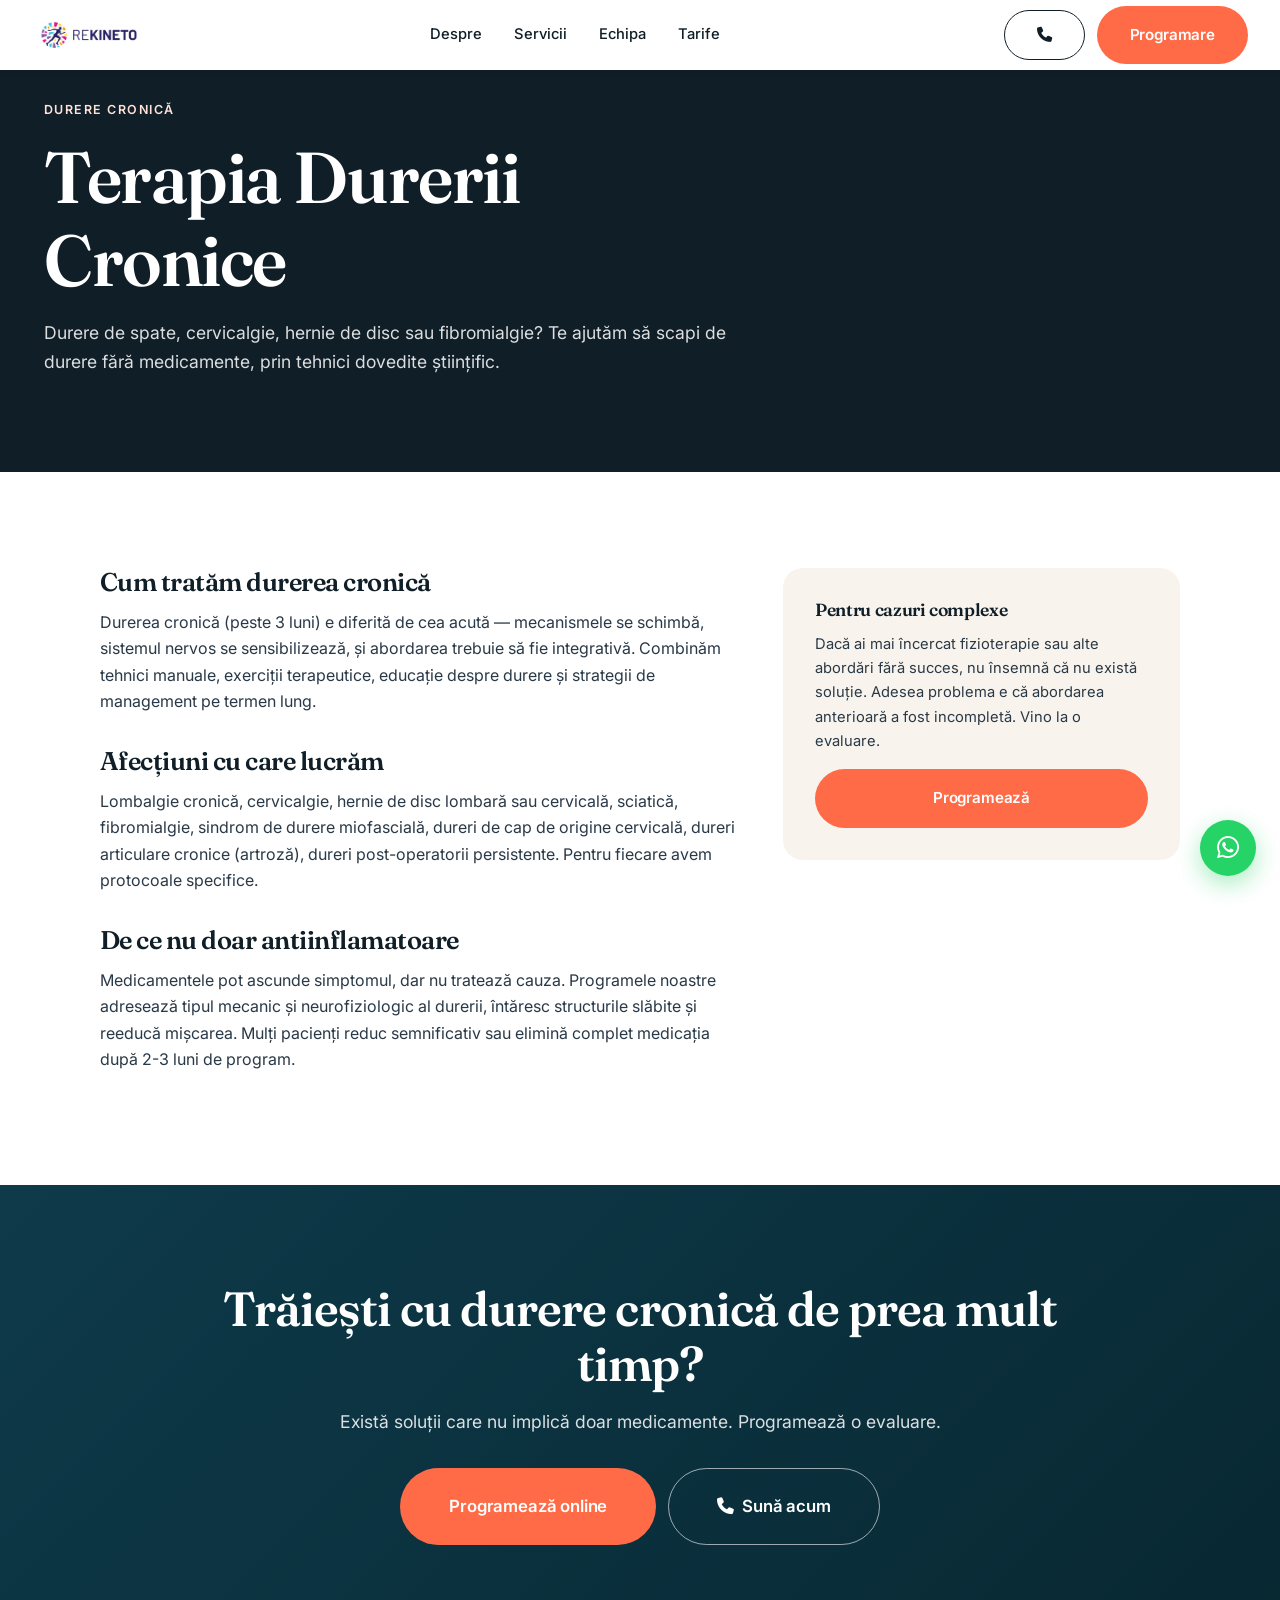
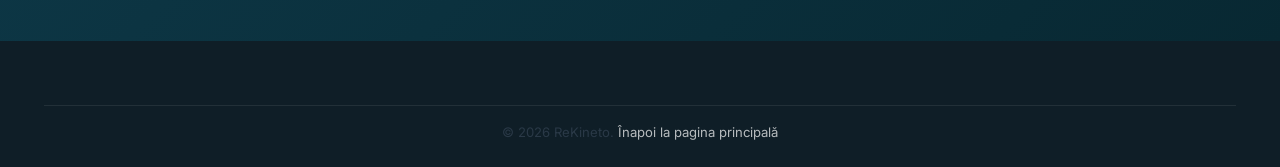
==== kinetoterapie-durere-cronica.html @ 04f1cf8e "Publish rekineto" ====
<!DOCTYPE html>
<html lang="ro">
<head>
  <meta charset="UTF-8">
  <meta name="viewport" content="width=device-width, initial-scale=1.0">
  <title>Terapia Durerii Cronice | ReKineto</title>
  <meta name="description" content="Programe pentru durere cronică de spate, cervicalgie, hernie de disc, fibromialgie — abordare integrativă pentru ameliorare durabilă.">
  <meta property="og:title" content="Terapia Durerii Cronice | ReKineto">
  <meta property="og:description" content="Programe pentru durere cronică de spate, cervicalgie, hernie de disc, fibromialgie — abordare integrativă pentru ameliorare durabilă.">
  <meta property="og:url" content="https://rekineto.vercel.app/kinetoterapie-durere-cronica.html">
  <meta property="og:image" content="https://rekineto.vercel.app/img/brand-preview.png">
  <link rel="preconnect" href="https://fonts.googleapis.com">
  <link rel="preconnect" href="https://fonts.gstatic.com" crossorigin>
  <link href="https://fonts.googleapis.com/css2?family=Fraunces:opsz,wght@9..144,400;9..144,500;9..144,600;9..144,700&family=Inter:wght@400;500;600;700&display=swap" rel="stylesheet">
  <link rel="stylesheet" href="https://cdnjs.cloudflare.com/ajax/libs/font-awesome/6.4.0/css/all.min.css">
  <link rel="stylesheet" href="style.css?v=3.0.0">
  <link rel="icon" href="img/brand-logo.png">
</head>
<body class="subpage-body">
  <header class="site-header is-subpage scrolled">
    <a href="index.html" class="logo">
      <img src="img/brand-logo.png" alt="Logo ReKineto">
    </a>
    <nav class="site-nav">
      <a href="index.html#despre">Despre</a>
      <a href="index.html#servicii">Servicii</a>
      <a href="index.html#echipa">Echipa</a>
      <a href="tarife.html">Tarife</a>
    </nav>
    <div class="nav-cta">
      <a href="tel:0727717353" class="btn btn-ghost"><i class="fa-solid fa-phone"></i></a>
      <a href="index.html#programare" class="btn btn-primary">Programare</a>
    </div>
    <button class="menu-toggle" id="menu-toggle" aria-label="Deschide meniul">
      <i class="fa-solid fa-bars"></i>
    </button>
  </header>

  <section class="subpage subpage-hero">
    <div class="subpage-hero-bg">
      <img src="https://images.unsplash.com/photo-1530026405186-ed1f139313f8?auto=format&fit=crop&w=1600&q=80" alt="Terapia Durerii Cronice">
    </div>
    <div class="container">
      <div class="subpage-hero-content reveal">
        <span class="eyebrow">Durere Cronică</span>
        <h1>Terapia Durerii Cronice</h1>
        <p>Durere de spate, cervicalgie, hernie de disc sau fibromialgie? Te ajutăm să scapi de durere fără medicamente, prin tehnici dovedite științific.</p>
      </div>
    </div>
  </section>

  <section class="subpage-content">
    <div class="container">
      <div class="subpage-layout">
        <article class="subpage-article reveal">
          <h2>Cum tratăm durerea cronică</h2>
          <p>Durerea cronică (peste 3 luni) e diferită de cea acută — mecanismele se schimbă, sistemul nervos se sensibilizează, și abordarea trebuie să fie integrativă. Combinăm tehnici manuale, exerciții terapeutice, educație despre durere și strategii de management pe termen lung.</p>
          <h2>Afecțiuni cu care lucrăm</h2>
          <p>Lombalgie cronică, cervicalgie, hernie de disc lombară sau cervicală, sciatică, fibromialgie, sindrom de durere miofascială, dureri de cap de origine cervicală, dureri articulare cronice (artroză), dureri post-operatorii persistente. Pentru fiecare avem protocoale specifice.</p>
          <h2>De ce nu doar antiinflamatoare</h2>
          <p>Medicamentele pot ascunde simptomul, dar nu tratează cauza. Programele noastre adresează tipul mecanic și neurofiziologic al durerii, întăresc structurile slăbite și reeducă mișcarea. Mulți pacienți reduc semnificativ sau elimină complet medicația după 2-3 luni de program.</p>
        </article>
        <aside class="subpage-aside reveal delay-1">
          <h3>Pentru cazuri complexe</h3>
          <p>Dacă ai mai încercat fizioterapie sau alte abordări fără succes, nu însemnă că nu există soluție. Adesea problema e că abordarea anterioară a fost incompletă. Vino la o evaluare.</p>
          <a href="index.html#programare" class="btn btn-primary btn-block" style="margin-top: 16px;">Programează</a>
        </aside>
      </div>
    </div>
  </section>

  <section class="final-cta">
    <div class="container container-narrow">
      <div class="reveal">
        <h2>Trăiești cu durere cronică de prea mult timp?</h2>
        <p>Există soluții care nu implică doar medicamente. Programează o evaluare.</p>
        <div class="final-cta-actions">
          <a href="index.html#programare" class="btn btn-primary btn-lg">Programează online</a>
          <a href="tel:0727717353" class="btn btn-ghost-light btn-lg"><i class="fa-solid fa-phone"></i> Sună acum</a>
        </div>
      </div>
    </div>
  </section>

  <footer class="footer">
    <div class="container">
      <div class="footer-bottom">
        <p>© 2026 ReKineto. <a href="index.html" style="color: rgba(255,255,255,0.7);">Înapoi la pagina principală</a></p>
      </div>
    </div>
  </footer>

  <a href="https://wa.me/0727717353" target="_blank" rel="noopener" class="wa-fab" aria-label="Contactează-ne pe WhatsApp">
    <i class="fa-brands fa-whatsapp"></i>
  </a>

  <script src="script.js?v=3.0.0"></script>
</body>
</html>
---- style.css ----
/* =========================================================
   KINETO TEMPLATE — Modern Medical Recovery Design System
   Inspired by Twin Boro, SPEAR, PHYXIT
   ========================================================= */

/* CSS RESET */
*, *::before, *::after { box-sizing: border-box; margin: 0; padding: 0; }
html { scroll-behavior: smooth; -webkit-text-size-adjust: 100%; }
body { line-height: 1.6; -webkit-font-smoothing: antialiased; }
img, picture, svg, video { display: block; max-width: 100%; height: auto; }
button, input, textarea, select { font: inherit; color: inherit; }
button { cursor: pointer; background: none; border: none; }
a { color: inherit; text-decoration: none; }
ul, ol { list-style: none; }

/* =========================================================
   DESIGN TOKENS
   ========================================================= */
:root {
  /* Colors — modern medical recovery */
  --ink: #0F1E27;
  --ink-soft: #2A3947;
  --muted: #6B7A86;
  --line: #E5E0D7;

  --primary: #0E3A4A;
  --primary-dark: #082832;
  --primary-soft: #D5E7EC;

  --accent: #FF6B47;
  --accent-dark: #E2522B;
  --accent-soft: #FFE1D8;

  --cream: #F8F4ED;
  --cream-soft: #FBF8F2;
  --paper: #FFFFFF;

  --success: #2C8E5F;
  --warning: #D9A441;

  /* Typography */
  --font-display: 'Fraunces', Georgia, serif;
  --font-body: 'Inter', system-ui, -apple-system, sans-serif;

  /* Spacing scale */
  --space-1: 4px;
  --space-2: 8px;
  --space-3: 12px;
  --space-4: 16px;
  --space-5: 24px;
  --space-6: 32px;
  --space-7: 48px;
  --space-8: 64px;
  --space-9: 96px;
  --space-10: 128px;

  /* Radii */
  --r-sm: 6px;
  --r-md: 12px;
  --r-lg: 20px;
  --r-xl: 28px;
  --r-pill: 999px;

  /* Shadows */
  --sh-sm: 0 2px 8px rgba(15, 30, 39, 0.04);
  --sh-md: 0 8px 24px rgba(15, 30, 39, 0.06);
  --sh-lg: 0 20px 50px rgba(15, 30, 39, 0.08);
  --sh-xl: 0 30px 80px rgba(15, 30, 39, 0.12);

  /* Transitions */
  --t-fast: 150ms ease;
  --t-base: 250ms ease;
  --t-slow: 400ms ease;
  --t-spring: 500ms cubic-bezier(0.16, 1, 0.3, 1);

  /* Layout */
  --container: 1240px;
  --container-narrow: 980px;
  --header-h: 80px;
}

body {
  font-family: var(--font-body);
  color: var(--ink);
  background: var(--cream);
  font-size: 16px;
  font-weight: 400;
}

.container {
  width: 100%;
  max-width: var(--container);
  margin: 0 auto;
  padding: 0 var(--space-5);
}
.container-narrow {
  max-width: var(--container-narrow);
}

/* =========================================================
   TYPOGRAPHY
   ========================================================= */
h1, h2, h3, h4, h5 {
  font-family: var(--font-display);
  color: var(--ink);
  font-weight: 600;
  line-height: 1.15;
  letter-spacing: -0.02em;
}
h1 { font-size: clamp(2.5rem, 6vw, 4.5rem); }
h2 { font-size: clamp(2rem, 4vw, 3rem); }
h3 { font-size: clamp(1.35rem, 2.5vw, 1.7rem); }
h4 { font-size: 1.15rem; }

p { color: var(--ink-soft); line-height: 1.65; }

.eyebrow {
  display: inline-block;
  font-family: var(--font-body);
  font-size: 0.78rem;
  font-weight: 600;
  letter-spacing: 0.12em;
  text-transform: uppercase;
  color: var(--accent);
  margin-bottom: var(--space-4);
}

.lead {
  font-size: 1.15rem;
  color: var(--ink-soft);
  max-width: 640px;
}

/* Section header reusable */
.section-header {
  text-align: center;
  max-width: 720px;
  margin: 0 auto var(--space-8);
}
.section-header.left {
  text-align: left;
  margin-left: 0;
}
.section-header h2 { margin-bottom: var(--space-4); }
.section-header p { font-size: 1.05rem; color: var(--muted); }

/* =========================================================
   BUTTONS
   ========================================================= */
.btn {
  display: inline-flex;
  align-items: center;
  justify-content: center;
  gap: var(--space-2);
  font-family: var(--font-body);
  font-weight: 600;
  font-size: 0.95rem;
  padding: var(--space-4) var(--space-6);
  border-radius: var(--r-pill);
  transition: all var(--t-base);
  letter-spacing: -0.01em;
  white-space: nowrap;
  cursor: pointer;
  border: 1.5px solid transparent;
}
.btn-primary {
  background: var(--accent);
  color: var(--paper);
}
.btn-primary:hover {
  background: var(--accent-dark);
  transform: translateY(-1px);
  box-shadow: var(--sh-md);
}
.btn-secondary {
  background: var(--primary);
  color: var(--paper);
}
.btn-secondary:hover {
  background: var(--primary-dark);
  transform: translateY(-1px);
}
.btn-ghost {
  background: transparent;
  color: var(--ink);
  border-color: var(--ink);
}
.btn-ghost:hover {
  background: var(--ink);
  color: var(--paper);
}
.btn-ghost-light {
  background: transparent;
  color: var(--paper);
  border-color: rgba(255, 255, 255, 0.6);
}
.btn-ghost-light:hover {
  background: var(--paper);
  color: var(--primary);
  border-color: var(--paper);
}
.btn-block { width: 100%; }
.btn-lg {
  padding: var(--space-5) var(--space-7);
  font-size: 1.05rem;
}

/* =========================================================
   HEADER / NAVIGATION
   ========================================================= */
.site-header {
  position: fixed;
  top: 0;
  left: 0;
  right: 0;
  z-index: 100;
  height: var(--header-h);
  padding: 0 var(--space-6);
  display: flex;
  align-items: center;
  justify-content: space-between;
  background: transparent;
  transition: background var(--t-base), box-shadow var(--t-base), height var(--t-base);
}
.site-header.scrolled,
.site-header.is-subpage {
  background: var(--paper);
  box-shadow: var(--sh-sm);
  height: 70px;
}
.site-header .logo {
  display: flex;
  align-items: center;
  gap: var(--space-3);
  font-family: var(--font-display);
  font-size: 1.15rem;
  font-weight: 600;
  color: var(--ink);
}
.site-header .logo img {
  height: 38px;
  width: auto;
  max-width: 140px;
  object-fit: contain;
}
.site-header.scrolled .logo,
.site-header.is-subpage .logo {
  color: var(--ink);
}
.site-header:not(.scrolled):not(.is-subpage) .logo {
  color: var(--paper);
}
.site-header:not(.scrolled):not(.is-subpage) .logo img {
  filter: brightness(0) invert(1);
}

.site-nav {
  display: flex;
  align-items: center;
  gap: var(--space-6);
}
.site-nav a {
  font-size: 0.92rem;
  font-weight: 500;
  color: var(--ink);
  transition: color var(--t-fast);
  position: relative;
}
.site-nav a:hover { color: var(--accent); }
.site-header:not(.scrolled):not(.is-subpage) .site-nav a {
  color: var(--paper);
}
.site-header:not(.scrolled):not(.is-subpage) .site-nav a:hover {
  color: var(--accent-soft);
}

.nav-cta {
  display: flex;
  align-items: center;
  gap: var(--space-3);
}

.menu-toggle {
  display: none;
  font-size: 1.5rem;
  color: var(--ink);
}
.site-header:not(.scrolled):not(.is-subpage) .menu-toggle {
  color: var(--paper);
}

@media (max-width: 1024px) {
  .menu-toggle { display: block; }
  .site-nav {
    position: fixed;
    inset: 0 0 0 30%;
    background: var(--paper);
    flex-direction: column;
    justify-content: center;
    padding: var(--space-8);
    transform: translateX(100%);
    transition: transform var(--t-spring);
    box-shadow: var(--sh-xl);
  }
  body.menu-open .site-nav { transform: translateX(0); }
  body.menu-open .site-nav a { color: var(--ink); font-size: 1.2rem; }
  .nav-cta .btn-ghost { display: none; }
}

/* =========================================================
   HERO
   ========================================================= */
.hero {
  position: relative;
  min-height: 100vh;
  display: flex;
  align-items: center;
  padding: var(--header-h) 0 var(--space-9);
  overflow: hidden;
  background: var(--ink);
}
.hero-bg {
  position: absolute;
  inset: 0;
  z-index: 0;
}
.hero-bg img {
  width: 100%;
  height: 100%;
  object-fit: cover;
  filter: brightness(0.65);
}
.hero-bg::after {
  content: "";
  position: absolute;
  inset: 0;
  background: linear-gradient(180deg, rgba(15, 30, 39, 0.35) 0%, rgba(15, 30, 39, 0.7) 100%);
}
.hero-content {
  position: relative;
  z-index: 2;
  max-width: 800px;
}
.hero-eyebrow {
  display: inline-flex;
  align-items: center;
  gap: var(--space-2);
  padding: var(--space-2) var(--space-4);
  background: rgba(255, 255, 255, 0.1);
  backdrop-filter: blur(10px);
  border: 1px solid rgba(255, 255, 255, 0.2);
  border-radius: var(--r-pill);
  font-size: 0.82rem;
  color: var(--paper);
  margin-bottom: var(--space-5);
}
.hero-eyebrow::before {
  content: "";
  width: 6px;
  height: 6px;
  background: var(--accent);
  border-radius: 50%;
}
.hero h1 {
  color: var(--paper);
  margin-bottom: var(--space-5);
  line-height: 1.05;
}
.hero h1 em {
  font-style: italic;
  color: var(--accent);
  font-weight: 400;
}
.hero-desc {
  color: rgba(255, 255, 255, 0.85);
  font-size: 1.15rem;
  max-width: 580px;
  margin-bottom: var(--space-6);
}
.hero-cta {
  display: flex;
  gap: var(--space-4);
  flex-wrap: wrap;
  margin-bottom: var(--space-8);
}

/* Trust strip below CTA */
.trust-strip {
  display: flex;
  gap: var(--space-7);
  flex-wrap: wrap;
  align-items: center;
  padding-top: var(--space-6);
  border-top: 1px solid rgba(255, 255, 255, 0.15);
}
.trust-item {
  display: flex;
  align-items: center;
  gap: var(--space-3);
  color: var(--paper);
}
.trust-num {
  font-family: var(--font-display);
  font-size: 1.8rem;
  font-weight: 600;
  color: var(--paper);
  line-height: 1;
}
.trust-label {
  font-size: 0.85rem;
  color: rgba(255, 255, 255, 0.7);
  line-height: 1.2;
}
.trust-stars {
  color: #FFC857;
  letter-spacing: 0.1em;
  font-size: 1rem;
}

/* =========================================================
   PROCESS (4 steps how it works)
   ========================================================= */
.process {
  padding: var(--space-9) 0;
  background: var(--paper);
}
.process-grid {
  display: grid;
  grid-template-columns: repeat(4, 1fr);
  gap: var(--space-5);
  position: relative;
  counter-reset: step;
}
.process-grid::before {
  content: "";
  position: absolute;
  top: 50px;
  left: 12.5%;
  right: 12.5%;
  height: 2px;
  background: linear-gradient(90deg, var(--primary-soft) 0%, var(--accent-soft) 100%);
  z-index: 0;
}
.process-card {
  position: relative;
  z-index: 1;
  background: var(--paper);
  padding: var(--space-5);
  text-align: center;
}
.process-icon {
  width: 100px;
  height: 100px;
  margin: 0 auto var(--space-4);
  background: var(--cream);
  border: 2px solid var(--accent);
  border-radius: 50%;
  display: flex;
  align-items: center;
  justify-content: center;
  font-size: 2rem;
  color: var(--primary);
  position: relative;
  transition: all var(--t-base);
}
.process-icon::after {
  counter-increment: step;
  content: counter(step);
  position: absolute;
  top: -8px;
  right: -8px;
  width: 32px;
  height: 32px;
  background: var(--accent);
  color: var(--paper);
  border-radius: 50%;
  display: flex;
  align-items: center;
  justify-content: center;
  font-family: var(--font-body);
  font-weight: 700;
  font-size: 0.95rem;
  border: 3px solid var(--paper);
}
.process-card:hover .process-icon {
  transform: scale(1.05);
  background: var(--accent-soft);
}
.process-card h3 {
  font-size: 1.2rem;
  margin-bottom: var(--space-2);
}
.process-card p {
  font-size: 0.92rem;
  color: var(--muted);
}

@media (max-width: 768px) {
  .process-grid { grid-template-columns: repeat(2, 1fr); }
  .process-grid::before { display: none; }
}

/* =========================================================
   WHAT WE TREAT (body regions)
   ========================================================= */
.treat {
  padding: var(--space-9) 0;
  background: var(--cream);
}
.treat-layout {
  display: grid;
  grid-template-columns: 1fr 1.4fr;
  gap: var(--space-8);
  align-items: center;
}
.treat-figure {
  position: relative;
  background: var(--paper);
  border-radius: var(--r-xl);
  overflow: hidden;
  aspect-ratio: 1;
  box-shadow: var(--sh-lg);
}
.treat-figure img {
  width: 100%;
  height: 100%;
  object-fit: cover;
}
.treat-cards {
  display: grid;
  grid-template-columns: repeat(2, 1fr);
  gap: var(--space-4);
}
.treat-card {
  background: var(--paper);
  border: 1px solid var(--line);
  border-radius: var(--r-lg);
  padding: var(--space-5);
  transition: all var(--t-base);
  cursor: pointer;
}
.treat-card:hover {
  border-color: var(--accent);
  transform: translateY(-2px);
  box-shadow: var(--sh-md);
}
.treat-card-icon {
  width: 44px;
  height: 44px;
  background: var(--primary-soft);
  border-radius: var(--r-md);
  display: flex;
  align-items: center;
  justify-content: center;
  font-size: 1.2rem;
  color: var(--primary);
  margin-bottom: var(--space-3);
}
.treat-card h4 {
  margin-bottom: var(--space-2);
  font-family: var(--font-display);
}
.treat-card p {
  font-size: 0.88rem;
  color: var(--muted);
  margin: 0;
}

@media (max-width: 900px) {
  .treat-layout { grid-template-columns: 1fr; }
  .treat-figure { display: none; }
}

/* =========================================================
   SERVICES (specialized programs)
   ========================================================= */
.services {
  padding: var(--space-9) 0;
  background: var(--paper);
}
.svc-grid {
  display: grid;
  grid-template-columns: repeat(3, 1fr);
  gap: var(--space-5);
}
.svc-card {
  position: relative;
  background: var(--paper);
  border: 1px solid var(--line);
  border-radius: var(--r-lg);
  padding: var(--space-6);
  transition: all var(--t-spring);
  display: flex;
  flex-direction: column;
  gap: var(--space-3);
  overflow: hidden;
}
.svc-card::after {
  content: "";
  position: absolute;
  inset: 0;
  background: linear-gradient(135deg, var(--primary) 0%, var(--primary-dark) 100%);
  opacity: 0;
  transition: opacity var(--t-base);
  z-index: 0;
}
.svc-card > * { position: relative; z-index: 1; }
.svc-card:hover {
  transform: translateY(-4px);
  box-shadow: var(--sh-lg);
  border-color: var(--primary);
}
.svc-card:hover::after { opacity: 1; }
.svc-card:hover h3,
.svc-card:hover p,
.svc-card:hover .svc-num,
.svc-card:hover .svc-link { color: var(--paper); }
.svc-card:hover .svc-icon {
  background: var(--accent);
  color: var(--paper);
}
.svc-card:hover .svc-link { color: var(--accent-soft); }
.svc-num {
  font-family: var(--font-display);
  font-size: 0.9rem;
  color: var(--accent);
  letter-spacing: 0.1em;
  font-weight: 600;
  transition: color var(--t-base);
}
.svc-icon {
  width: 56px;
  height: 56px;
  background: var(--primary-soft);
  border-radius: var(--r-md);
  display: flex;
  align-items: center;
  justify-content: center;
  font-size: 1.4rem;
  color: var(--primary);
  margin-bottom: var(--space-2);
  transition: all var(--t-base);
}
.svc-card h3 {
  font-size: 1.35rem;
  transition: color var(--t-base);
}
.svc-card p {
  font-size: 0.92rem;
  color: var(--muted);
  flex-grow: 1;
  transition: color var(--t-base);
}
.svc-link {
  font-size: 0.9rem;
  font-weight: 600;
  color: var(--accent);
  display: inline-flex;
  align-items: center;
  gap: var(--space-2);
  transition: all var(--t-base);
}
.svc-card:hover .svc-link { gap: var(--space-3); }

@media (max-width: 900px) {
  .svc-grid { grid-template-columns: repeat(2, 1fr); }
}
@media (max-width: 600px) {
  .svc-grid { grid-template-columns: 1fr; }
}

/* =========================================================
   BOOKING SECTION
   ========================================================= */
.booking {
  padding: var(--space-9) 0;
  background: linear-gradient(180deg, var(--cream) 0%, var(--paper) 100%);
}
.booking-card {
  max-width: 1080px;
  margin: 0 auto;
  background: var(--paper);
  border-radius: var(--r-xl);
  padding: var(--space-7);
  box-shadow: var(--sh-lg);
  border: 1px solid var(--line);
}
.booking-steps {
  display: grid;
  gap: var(--space-7);
}
.bk-step {
  display: grid;
  grid-template-columns: 60px 1fr;
  gap: var(--space-5);
  align-items: start;
}
.bk-step-num {
  width: 48px;
  height: 48px;
  background: var(--primary);
  color: var(--paper);
  border-radius: 50%;
  display: flex;
  align-items: center;
  justify-content: center;
  font-family: var(--font-display);
  font-weight: 600;
  font-size: 1.2rem;
  flex-shrink: 0;
}
.bk-step-content { padding-top: var(--space-2); }
.bk-step-label {
  font-family: var(--font-display);
  font-size: 1.4rem;
  margin-bottom: var(--space-4);
  color: var(--ink);
}

.service-pills {
  display: flex;
  flex-wrap: wrap;
  gap: var(--space-2);
}
.service-pill {
  padding: var(--space-3) var(--space-5);
  background: var(--cream);
  border: 1.5px solid var(--line);
  border-radius: var(--r-pill);
  font-size: 0.92rem;
  color: var(--ink-soft);
  font-weight: 500;
  transition: all var(--t-fast);
}
.service-pill:hover {
  border-color: var(--accent);
  color: var(--accent-dark);
}
.service-pill.active {
  background: var(--primary);
  border-color: var(--primary);
  color: var(--paper);
}

.booking-grid {
  display: grid;
  grid-template-columns: 1.1fr 1fr;
  gap: var(--space-5);
}
@media (max-width: 768px) {
  .booking-grid { grid-template-columns: 1fr; }
  .booking-card { padding: var(--space-5); }
  .bk-step { grid-template-columns: 1fr; gap: var(--space-3); }
  .bk-step-num { margin-bottom: var(--space-2); }
}

.calendar {
  background: var(--cream-soft);
  border: 1px solid var(--line);
  border-radius: var(--r-lg);
  padding: var(--space-5);
}
.cal-header {
  display: flex;
  justify-content: space-between;
  align-items: center;
  margin-bottom: var(--space-4);
}
.cal-month {
  font-family: var(--font-display);
  font-weight: 600;
  font-size: 1.1rem;
}
.cal-nav {
  width: 36px;
  height: 36px;
  border-radius: 50%;
  background: var(--paper);
  border: 1px solid var(--line);
  color: var(--ink);
  font-size: 1.2rem;
  transition: all var(--t-fast);
}
.cal-nav:hover {
  background: var(--accent);
  color: var(--paper);
  border-color: var(--accent);
}
.cal-weekdays, .cal-grid {
  display: grid;
  grid-template-columns: repeat(7, 1fr);
  gap: 4px;
}
.cal-weekdays {
  margin-bottom: var(--space-2);
}
.cal-weekdays span {
  text-align: center;
  font-size: 0.7rem;
  font-weight: 700;
  color: var(--muted);
  text-transform: uppercase;
  letter-spacing: 0.1em;
}
.cal-cell {
  aspect-ratio: 1;
  background: var(--paper);
  border: 1px solid transparent;
  border-radius: var(--r-sm);
  font-size: 0.88rem;
  color: var(--ink);
  transition: all var(--t-fast);
  display: flex;
  align-items: center;
  justify-content: center;
}
.cal-cell:hover:not(.disabled) {
  background: var(--accent-soft);
}
.cal-cell.disabled {
  color: var(--line);
  background: transparent;
  cursor: not-allowed;
}
.cal-cell.empty {
  background: transparent;
  cursor: default;
}
.cal-cell.selected {
  background: var(--primary);
  color: var(--paper);
  font-weight: 600;
}

.slots-panel {
  background: var(--cream-soft);
  border: 1px solid var(--line);
  border-radius: var(--r-lg);
  padding: var(--space-5);
  display: flex;
  flex-direction: column;
}
.slots-title {
  display: flex;
  align-items: center;
  gap: var(--space-2);
  font-family: var(--font-display);
  font-weight: 600;
  font-size: 1rem;
  margin-bottom: var(--space-4);
  color: var(--ink);
}
.slots-grid {
  display: grid;
  grid-template-columns: repeat(3, 1fr);
  gap: var(--space-2);
}
.slot-btn {
  background: var(--paper);
  border: 1.5px solid var(--line);
  border-radius: var(--r-sm);
  padding: var(--space-3);
  font-size: 0.9rem;
  font-weight: 500;
  color: var(--ink);
  transition: all var(--t-fast);
}
.slot-btn:hover:not(.occupied):not(:disabled) {
  border-color: var(--accent);
  background: var(--accent-soft);
}
.slot-btn.occupied,
.slot-btn:disabled {
  background: var(--cream);
  color: var(--line);
  cursor: not-allowed;
  text-decoration: line-through;
}
.slot-btn.selected {
  background: var(--primary);
  border-color: var(--primary);
  color: var(--paper);
  font-weight: 600;
}
.slots-empty {
  grid-column: 1 / -1;
  text-align: center;
  font-size: 0.88rem;
  color: var(--muted);
  padding: var(--space-7) var(--space-3);
}

.booking-summary {
  background: var(--primary);
  color: var(--paper);
  border-radius: var(--r-lg);
  padding: var(--space-5) var(--space-6);
  display: grid;
  grid-template-columns: 1fr 1fr 1fr auto;
  gap: var(--space-5);
  align-items: center;
}
.summary-item {
  display: flex;
  flex-direction: column;
  gap: 2px;
}
.summary-key {
  font-size: 0.72rem;
  text-transform: uppercase;
  letter-spacing: 0.1em;
  color: rgba(255, 255, 255, 0.6);
  font-weight: 600;
}
.summary-val {
  font-family: var(--font-display);
  font-size: 1.1rem;
  color: var(--paper);
}

@media (max-width: 768px) {
  .booking-summary {
    grid-template-columns: 1fr;
    text-align: center;
  }
}

.booking-confirm {
  background: var(--accent);
  color: var(--paper);
  font-weight: 600;
  padding: var(--space-4) var(--space-6);
  border-radius: var(--r-pill);
  display: inline-flex;
  align-items: center;
  gap: var(--space-2);
  transition: all var(--t-base);
}
.booking-confirm:hover {
  background: var(--accent-dark);
  transform: translateY(-1px);
  box-shadow: var(--sh-md);
}

/* =========================================================
   STORIES (testimonials/case studies)
   ========================================================= */
.stories {
  padding: var(--space-9) 0;
  background: var(--ink);
  color: var(--paper);
}
.stories h2 { color: var(--paper); }
.stories .section-header p { color: rgba(255, 255, 255, 0.7); }
.stories-grid {
  display: grid;
  grid-template-columns: repeat(3, 1fr);
  gap: var(--space-5);
}
.story-card {
  background: rgba(255, 255, 255, 0.04);
  backdrop-filter: blur(10px);
  border: 1px solid rgba(255, 255, 255, 0.08);
  border-radius: var(--r-lg);
  padding: var(--space-6);
  position: relative;
  transition: all var(--t-base);
}
.story-card:hover {
  background: rgba(255, 255, 255, 0.07);
  transform: translateY(-2px);
}
.story-tag {
  display: inline-block;
  background: var(--accent-soft);
  color: var(--accent-dark);
  font-size: 0.72rem;
  font-weight: 600;
  text-transform: uppercase;
  letter-spacing: 0.08em;
  padding: var(--space-1) var(--space-3);
  border-radius: var(--r-pill);
  margin-bottom: var(--space-4);
}
.story-card p {
  color: rgba(255, 255, 255, 0.85);
  font-size: 1.05rem;
  line-height: 1.6;
  margin-bottom: var(--space-5);
}
.story-meta {
  display: flex;
  justify-content: space-between;
  align-items: center;
  padding-top: var(--space-4);
  border-top: 1px solid rgba(255, 255, 255, 0.1);
}
.story-author {
  font-weight: 600;
  font-size: 0.95rem;
  color: var(--paper);
}
.story-outcome {
  font-size: 0.82rem;
  color: var(--accent);
  font-weight: 600;
}
.stories-rating {
  display: flex;
  align-items: center;
  justify-content: center;
  gap: var(--space-4);
  margin-top: var(--space-7);
  padding-top: var(--space-7);
  border-top: 1px solid rgba(255, 255, 255, 0.1);
}
.rating-stars {
  color: #FFC857;
  font-size: 1.4rem;
  letter-spacing: 0.1em;
}
.rating-score {
  font-family: var(--font-display);
  font-size: 2rem;
  font-weight: 600;
  color: var(--paper);
}
.rating-label {
  color: rgba(255, 255, 255, 0.6);
  font-size: 0.92rem;
}

@media (max-width: 900px) {
  .stories-grid { grid-template-columns: 1fr; }
}

/* =========================================================
   TEAM
   ========================================================= */
.team {
  padding: var(--space-9) 0;
  background: var(--cream);
}
.team-grid {
  display: grid;
  grid-template-columns: repeat(3, 1fr);
  gap: var(--space-5);
}
.team-card {
  background: var(--paper);
  border-radius: var(--r-lg);
  overflow: hidden;
  transition: all var(--t-spring);
  border: 1px solid var(--line);
}
.team-card:hover {
  transform: translateY(-4px);
  box-shadow: var(--sh-lg);
}
.team-photo {
  aspect-ratio: 4 / 5;
  background: var(--primary-soft);
  overflow: hidden;
}
.team-photo img {
  width: 100%;
  height: 100%;
  object-fit: cover;
  transition: transform var(--t-slow);
}
.team-card:hover .team-photo img {
  transform: scale(1.05);
}
.team-info {
  padding: var(--space-5);
}
.team-name {
  font-family: var(--font-display);
  font-size: 1.2rem;
  margin-bottom: var(--space-1);
}
.team-role {
  display: block;
  color: var(--accent);
  font-size: 0.85rem;
  font-weight: 600;
  text-transform: uppercase;
  letter-spacing: 0.05em;
  margin-bottom: var(--space-3);
}
.team-bio {
  font-size: 0.92rem;
  color: var(--muted);
}
.team-specs {
  display: flex;
  flex-wrap: wrap;
  gap: 6px;
  margin-top: var(--space-3);
}
.team-spec {
  background: var(--cream);
  color: var(--primary);
  font-size: 0.72rem;
  padding: 4px 10px;
  border-radius: var(--r-pill);
  font-weight: 500;
}

@media (max-width: 900px) {
  .team-grid { grid-template-columns: repeat(2, 1fr); }
}
@media (max-width: 600px) {
  .team-grid { grid-template-columns: 1fr; }
}

/* =========================================================
   PRICING TEASER
   ========================================================= */
.pricing-teaser {
  padding: var(--space-9) 0;
  background: var(--paper);
}
.pricing-grid {
  display: grid;
  grid-template-columns: repeat(3, 1fr);
  gap: var(--space-5);
  max-width: 1080px;
  margin: 0 auto;
}
.price-card {
  background: var(--cream-soft);
  border: 1.5px solid var(--line);
  border-radius: var(--r-lg);
  padding: var(--space-6);
  position: relative;
  transition: all var(--t-base);
}
.price-card:hover {
  transform: translateY(-2px);
  border-color: var(--primary);
  box-shadow: var(--sh-md);
}
.price-card.featured {
  background: var(--primary);
  color: var(--paper);
  border-color: var(--primary);
  transform: scale(1.04);
}
.price-card.featured::before {
  content: "Cel mai ales";
  position: absolute;
  top: -12px;
  left: 50%;
  transform: translateX(-50%);
  background: var(--accent);
  color: var(--paper);
  font-size: 0.7rem;
  font-weight: 700;
  letter-spacing: 0.1em;
  text-transform: uppercase;
  padding: 6px 16px;
  border-radius: var(--r-pill);
}
.price-card h4 {
  font-family: var(--font-display);
  margin-bottom: var(--space-2);
  font-size: 1.2rem;
}
.price-card.featured h4 { color: var(--paper); }
.price-amount {
  font-family: var(--font-display);
  font-size: 2.5rem;
  font-weight: 600;
  color: var(--ink);
  margin-bottom: var(--space-3);
}
.price-amount span {
  font-size: 0.85rem;
  font-weight: 400;
  color: var(--muted);
}
.price-card.featured .price-amount { color: var(--paper); }
.price-card.featured .price-amount span { color: rgba(255, 255, 255, 0.7); }
.price-desc {
  font-size: 0.92rem;
  margin-bottom: var(--space-5);
  color: var(--muted);
}
.price-card.featured .price-desc { color: rgba(255, 255, 255, 0.85); }
.price-features {
  list-style: none;
  margin-bottom: var(--space-5);
}
.price-features li {
  padding: 6px 0;
  font-size: 0.92rem;
  display: flex;
  align-items: center;
  gap: var(--space-2);
}
.price-features li::before {
  content: "✓";
  color: var(--accent);
  font-weight: 700;
}
.price-card.featured .price-features li::before { color: var(--accent); }

@media (max-width: 900px) {
  .pricing-grid { grid-template-columns: 1fr; }
  .price-card.featured { transform: none; }
}

/* =========================================================
   FAQ
   ========================================================= */
.faq {
  padding: var(--space-9) 0;
  background: var(--cream);
}
.faq-list {
  max-width: 800px;
  margin: 0 auto;
}
.faq-item {
  background: var(--paper);
  border: 1px solid var(--line);
  border-radius: var(--r-lg);
  margin-bottom: var(--space-3);
  overflow: hidden;
  transition: all var(--t-base);
}
.faq-item.open {
  border-color: var(--primary);
  box-shadow: var(--sh-sm);
}
.faq-q {
  width: 100%;
  text-align: left;
  padding: var(--space-5) var(--space-6);
  font-family: var(--font-display);
  font-weight: 600;
  font-size: 1.05rem;
  color: var(--ink);
  display: flex;
  justify-content: space-between;
  align-items: center;
  gap: var(--space-4);
  cursor: pointer;
}
.faq-q::after {
  content: "+";
  font-size: 1.5rem;
  color: var(--accent);
  flex-shrink: 0;
  transition: transform var(--t-base);
}
.faq-item.open .faq-q::after {
  transform: rotate(45deg);
}
.faq-a {
  max-height: 0;
  overflow: hidden;
  transition: max-height var(--t-spring), padding var(--t-base);
}
.faq-item.open .faq-a {
  max-height: 500px;
  padding: 0 var(--space-6) var(--space-5);
}
.faq-a p {
  color: var(--muted);
  font-size: 0.95rem;
}

/* =========================================================
   CONTACT / CTA / FOOTER
   ========================================================= */
.contact {
  padding: var(--space-9) 0;
  background: var(--paper);
}
.contact-layout {
  display: grid;
  grid-template-columns: 1fr 1fr;
  gap: var(--space-8);
  align-items: stretch;
}
.contact-info {
  display: flex;
  flex-direction: column;
  justify-content: center;
}
.contact-list {
  margin: var(--space-5) 0;
}
.contact-list li {
  display: flex;
  align-items: center;
  gap: var(--space-4);
  padding: var(--space-3) 0;
  border-bottom: 1px solid var(--line);
  font-size: 0.98rem;
}
.contact-list li:last-child { border-bottom: none; }
.contact-list i {
  width: 36px;
  height: 36px;
  background: var(--primary-soft);
  color: var(--primary);
  border-radius: 50%;
  display: flex;
  align-items: center;
  justify-content: center;
  flex-shrink: 0;
}
.contact-list a:hover { color: var(--accent); }
.contact-hours {
  margin-top: var(--space-4);
  padding: var(--space-5);
  background: var(--cream);
  border-radius: var(--r-lg);
}
.contact-hours h4 {
  font-family: var(--font-display);
  margin-bottom: var(--space-2);
  font-size: 1rem;
}
.contact-hours dl {
  display: grid;
  grid-template-columns: 1fr auto;
  gap: var(--space-2);
  font-size: 0.92rem;
}
.contact-hours dt { color: var(--muted); }
.contact-hours dd { color: var(--ink); font-weight: 500; }

.contact-map {
  border-radius: var(--r-lg);
  overflow: hidden;
  min-height: 400px;
  box-shadow: var(--sh-md);
}
.contact-map iframe {
  width: 100%;
  height: 100%;
  border: none;
}

@media (max-width: 900px) {
  .contact-layout { grid-template-columns: 1fr; }
}

/* Final CTA */
.final-cta {
  padding: var(--space-9) 0;
  background: linear-gradient(135deg, var(--primary) 0%, var(--primary-dark) 100%);
  color: var(--paper);
  text-align: center;
}
.final-cta h2 { color: var(--paper); }
.final-cta p {
  color: rgba(255, 255, 255, 0.85);
  font-size: 1.1rem;
  max-width: 640px;
  margin: var(--space-4) auto var(--space-6);
}
.final-cta-actions {
  display: flex;
  gap: var(--space-3);
  justify-content: center;
  flex-wrap: wrap;
}

/* Footer */
.footer {
  background: var(--ink);
  color: rgba(255, 255, 255, 0.7);
  padding: var(--space-8) 0 var(--space-5);
}
.footer-grid {
  display: grid;
  grid-template-columns: 2fr 1fr 1fr 1fr;
  gap: var(--space-7);
  margin-bottom: var(--space-7);
}
@media (max-width: 768px) {
  .footer-grid { grid-template-columns: 1fr 1fr; gap: var(--space-6); }
}
.footer-brand p {
  color: rgba(255, 255, 255, 0.55);
  font-size: 0.92rem;
  max-width: 320px;
  margin-top: var(--space-3);
}
.footer-logo {
  height: 36px;
  width: auto;
  max-width: 140px;
  filter: brightness(0) invert(1);
}
.footer-social {
  display: flex;
  gap: var(--space-2);
  margin-top: var(--space-4);
}
.footer-social a {
  width: 36px;
  height: 36px;
  background: rgba(255, 255, 255, 0.08);
  border-radius: 50%;
  display: flex;
  align-items: center;
  justify-content: center;
  font-size: 1rem;
  color: var(--paper);
  transition: background var(--t-fast);
}
.footer-social a:hover { background: var(--accent); }
.footer-col h5 {
  font-family: var(--font-display);
  color: var(--paper);
  font-size: 0.95rem;
  margin-bottom: var(--space-3);
}
.footer-col a {
  display: block;
  padding: 4px 0;
  font-size: 0.88rem;
  color: rgba(255, 255, 255, 0.55);
  transition: color var(--t-fast);
}
.footer-col a:hover { color: var(--paper); }
.footer-bottom {
  border-top: 1px solid rgba(255, 255, 255, 0.08);
  padding-top: var(--space-4);
  text-align: center;
  font-size: 0.82rem;
  color: rgba(255, 255, 255, 0.4);
}

/* WhatsApp FAB */
.wa-fab {
  position: fixed;
  bottom: var(--space-5);
  right: var(--space-5);
  z-index: 50;
  width: 56px;
  height: 56px;
  background: #25D366;
  color: var(--paper);
  border-radius: 50%;
  display: flex;
  align-items: center;
  justify-content: center;
  font-size: 1.6rem;
  box-shadow: 0 8px 24px rgba(37, 211, 102, 0.4);
  transition: transform var(--t-base);
}
.wa-fab:hover {
  transform: scale(1.08);
}

/* =========================================================
   SUBPAGE
   ========================================================= */
.subpage { padding-top: 70px; }
.subpage-hero {
  position: relative;
  min-height: 50vh;
  display: flex;
  align-items: center;
  padding: var(--space-9) 0;
  background: var(--ink);
  overflow: hidden;
}
.subpage-hero-bg {
  position: absolute;
  inset: 0;
  z-index: 0;
}
.subpage-hero-bg img {
  width: 100%;
  height: 100%;
  object-fit: cover;
  filter: brightness(0.5);
}
.subpage-hero-content {
  position: relative;
  z-index: 1;
  max-width: 720px;
  color: var(--paper);
}
.subpage-hero-content .eyebrow { color: var(--accent-soft); }
.subpage-hero-content h1 { color: var(--paper); margin-bottom: var(--space-4); }
.subpage-hero-content p { color: rgba(255, 255, 255, 0.85); font-size: 1.1rem; }

.subpage-content {
  padding: var(--space-9) 0;
  background: var(--paper);
}
.subpage-layout {
  display: grid;
  grid-template-columns: 1.6fr 1fr;
  gap: var(--space-7);
  max-width: 1080px;
  margin: 0 auto;
}
.subpage-article h2 {
  font-size: 1.6rem;
  margin: var(--space-6) 0 var(--space-3);
}
.subpage-article h2:first-child { margin-top: 0; }
.subpage-article p {
  margin-bottom: var(--space-4);
  font-size: 1rem;
}
.subpage-aside {
  background: var(--cream);
  padding: var(--space-6);
  border-radius: var(--r-lg);
  align-self: start;
  position: sticky;
  top: 90px;
}
.subpage-aside h3 {
  font-size: 1.1rem;
  margin-bottom: var(--space-3);
}
.subpage-aside p { font-size: 0.92rem; }

@media (max-width: 900px) {
  .subpage-layout { grid-template-columns: 1fr; }
  .subpage-aside { position: static; }
}

/* Pricing rows (tarife page) */
.tariff-list { max-width: 880px; margin: 0 auto; }
.tariff-row {
  display: grid;
  grid-template-columns: 200px 1fr 140px;
  gap: var(--space-5);
  align-items: center;
  padding: var(--space-5) 0;
  border-bottom: 1px solid var(--line);
}
.tariff-row:last-child { border-bottom: none; }
.tariff-row-copy h3 {
  font-size: 1.1rem;
  font-family: var(--font-display);
  margin-bottom: 4px;
}
.tariff-row-tag {
  display: inline-block;
  background: var(--primary-soft);
  color: var(--primary);
  font-size: 0.72rem;
  padding: 3px 10px;
  border-radius: var(--r-pill);
  font-weight: 600;
  text-transform: uppercase;
  letter-spacing: 0.05em;
  margin-bottom: 6px;
}
.tariff-row-text {
  font-size: 0.92rem;
  color: var(--muted);
  margin: 0;
}
.tariff-row-price {
  font-family: var(--font-display);
  font-size: 1.4rem;
  font-weight: 600;
  color: var(--accent);
  text-align: right;
}
@media (max-width: 768px) {
  .tariff-row {
    grid-template-columns: 1fr;
    gap: var(--space-2);
  }
  .tariff-row-price { text-align: left; }
}

/* =========================================================
   REVEAL ANIMATIONS
   ========================================================= */
.reveal {
  opacity: 0;
  transform: translateY(24px);
  transition: opacity 0.7s ease, transform 0.7s cubic-bezier(0.16, 1, 0.3, 1);
}
.reveal.is-visible {
  opacity: 1;
  transform: translateY(0);
}
.reveal.delay-1 { transition-delay: 0.1s; }
.reveal.delay-2 { transition-delay: 0.2s; }
.reveal.delay-3 { transition-delay: 0.3s; }

/* =========================================================
   UTILITY
   ========================================================= */
.sr-only {
  position: absolute;
  width: 1px;
  height: 1px;
  padding: 0;
  margin: -1px;
  overflow: hidden;
  clip: rect(0, 0, 0, 0);
  border: 0;
}

@media (prefers-reduced-motion: reduce) {
  *, *::before, *::after {
    animation-duration: 0.01ms !important;
    transition-duration: 0.01ms !important;
  }
  .reveal { opacity: 1; transform: none; }
}
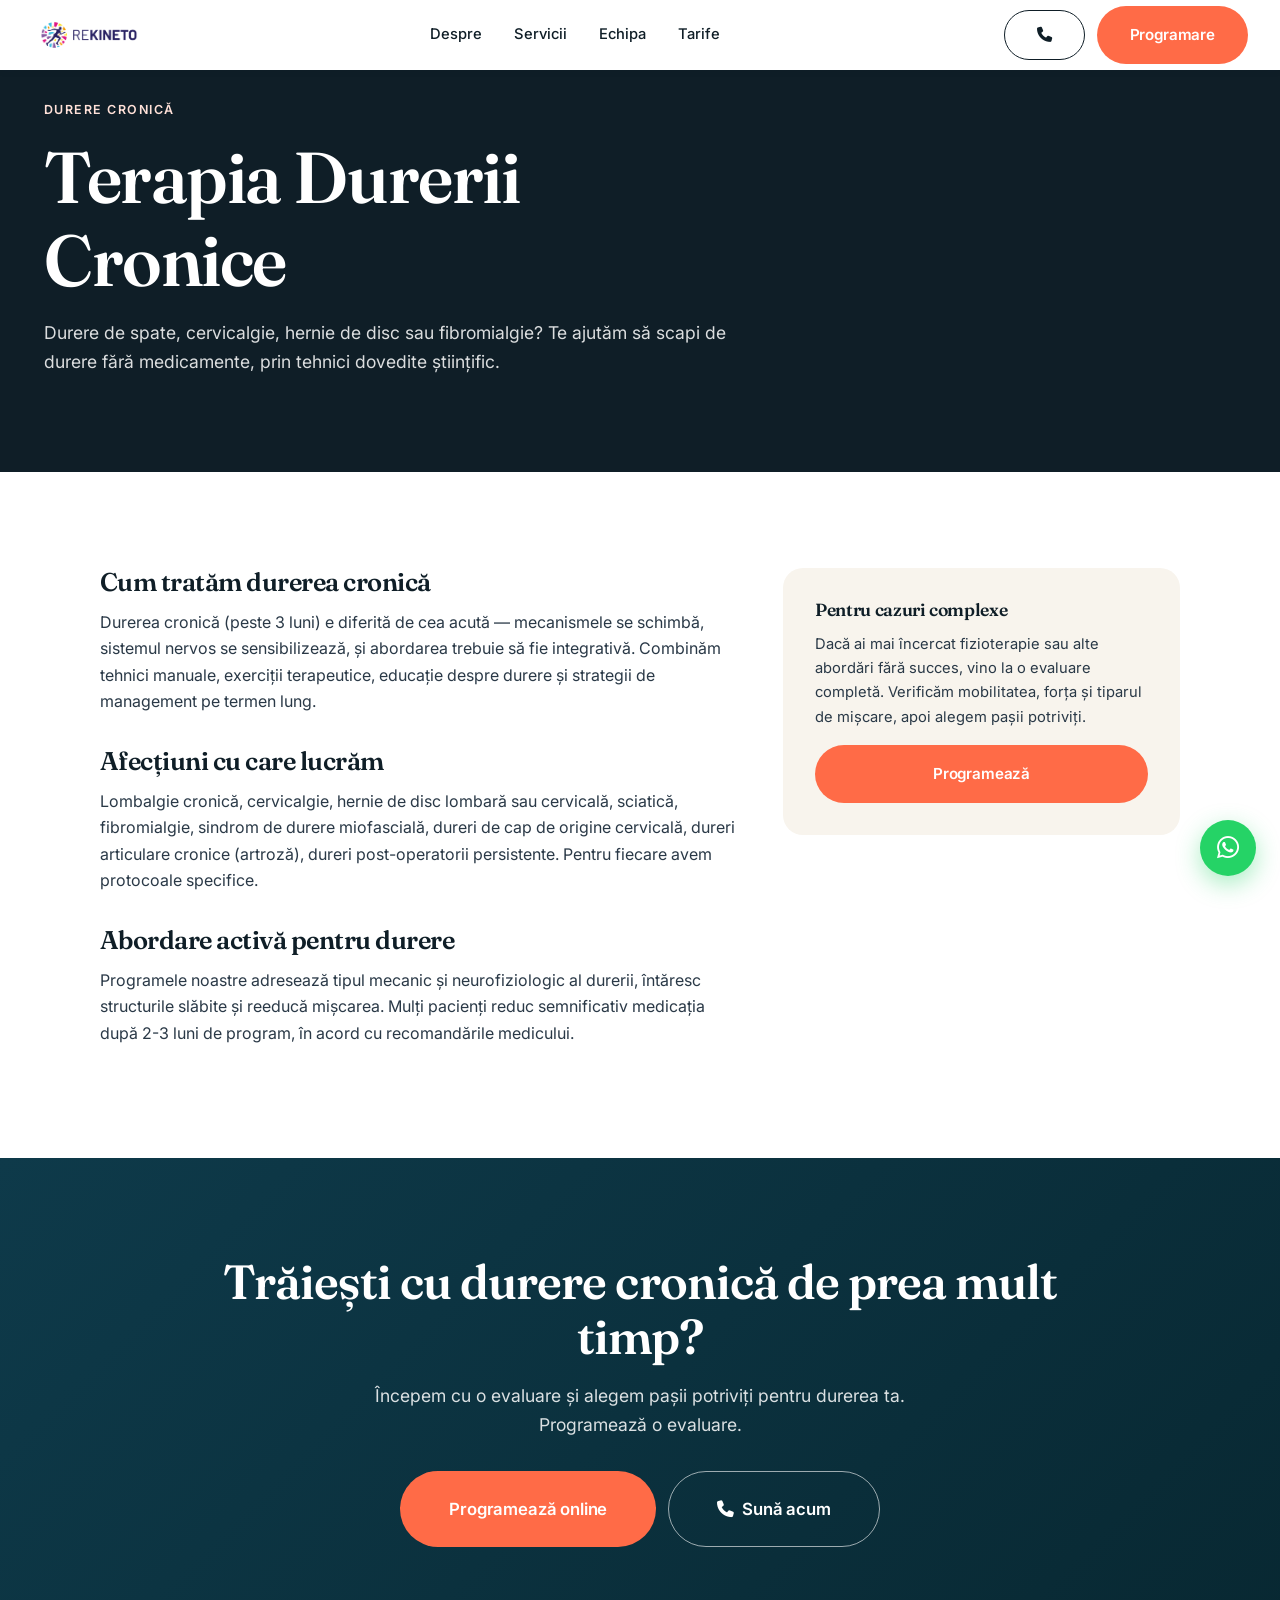
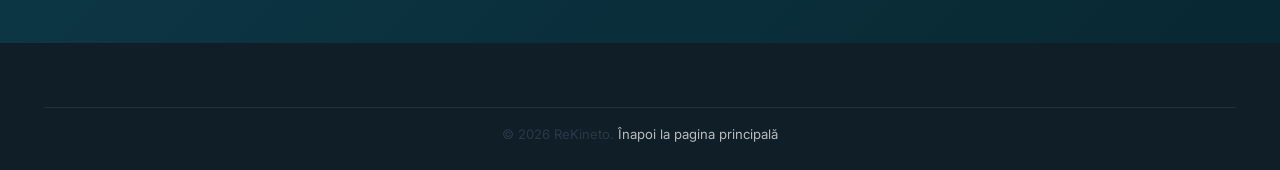
==== commit bf95fad8: "Polish treatment hotspots and conversion copy" ====
--- a/kinetoterapie-durere-cronica.html
+++ b/kinetoterapie-durere-cronica.html
@@ -57,12 +57,12 @@
           <p>Durerea cronică (peste 3 luni) e diferită de cea acută — mecanismele se schimbă, sistemul nervos se sensibilizează, și abordarea trebuie să fie integrativă. Combinăm tehnici manuale, exerciții terapeutice, educație despre durere și strategii de management pe termen lung.</p>
           <h2>Afecțiuni cu care lucrăm</h2>
           <p>Lombalgie cronică, cervicalgie, hernie de disc lombară sau cervicală, sciatică, fibromialgie, sindrom de durere miofascială, dureri de cap de origine cervicală, dureri articulare cronice (artroză), dureri post-operatorii persistente. Pentru fiecare avem protocoale specifice.</p>
-          <h2>De ce nu doar antiinflamatoare</h2>
-          <p>Medicamentele pot ascunde simptomul, dar nu tratează cauza. Programele noastre adresează tipul mecanic și neurofiziologic al durerii, întăresc structurile slăbite și reeducă mișcarea. Mulți pacienți reduc semnificativ sau elimină complet medicația după 2-3 luni de program.</p>
+          <h2>Abordare activă pentru durere</h2>
+          <p>Programele noastre adresează tipul mecanic și neurofiziologic al durerii, întăresc structurile slăbite și reeducă mișcarea. Mulți pacienți reduc semnificativ medicația după 2-3 luni de program, în acord cu recomandările medicului.</p>
         </article>
         <aside class="subpage-aside reveal delay-1">
           <h3>Pentru cazuri complexe</h3>
-          <p>Dacă ai mai încercat fizioterapie sau alte abordări fără succes, nu însemnă că nu există soluție. Adesea problema e că abordarea anterioară a fost incompletă. Vino la o evaluare.</p>
+          <p>Dacă ai mai încercat fizioterapie sau alte abordări fără succes, vino la o evaluare completă. Verificăm mobilitatea, forța și tiparul de mișcare, apoi alegem pașii potriviți.</p>
           <a href="index.html#programare" class="btn btn-primary btn-block" style="margin-top: 16px;">Programează</a>
         </aside>
       </div>
@@ -73,7 +73,7 @@
     <div class="container container-narrow">
       <div class="reveal">
         <h2>Trăiești cu durere cronică de prea mult timp?</h2>
-        <p>Există soluții care nu implică doar medicamente. Programează o evaluare.</p>
+        <p>Începem cu o evaluare și alegem pașii potriviți pentru durerea ta. Programează o evaluare.</p>
         <div class="final-cta-actions">
           <a href="index.html#programare" class="btn btn-primary btn-lg">Programează online</a>
           <a href="tel:0727717353" class="btn btn-ghost-light btn-lg"><i class="fa-solid fa-phone"></i> Sună acum</a>
--- a/style.css
+++ b/style.css
@@ -926,8 +926,12 @@
 }
 
 .booking-confirm {
+  border: 0;
   background: var(--accent);
   color: var(--paper);
+  cursor: pointer;
+  font-family: inherit;
+  font-size: inherit;
   font-weight: 600;
   padding: var(--space-4) var(--space-6);
   border-radius: var(--r-pill);
